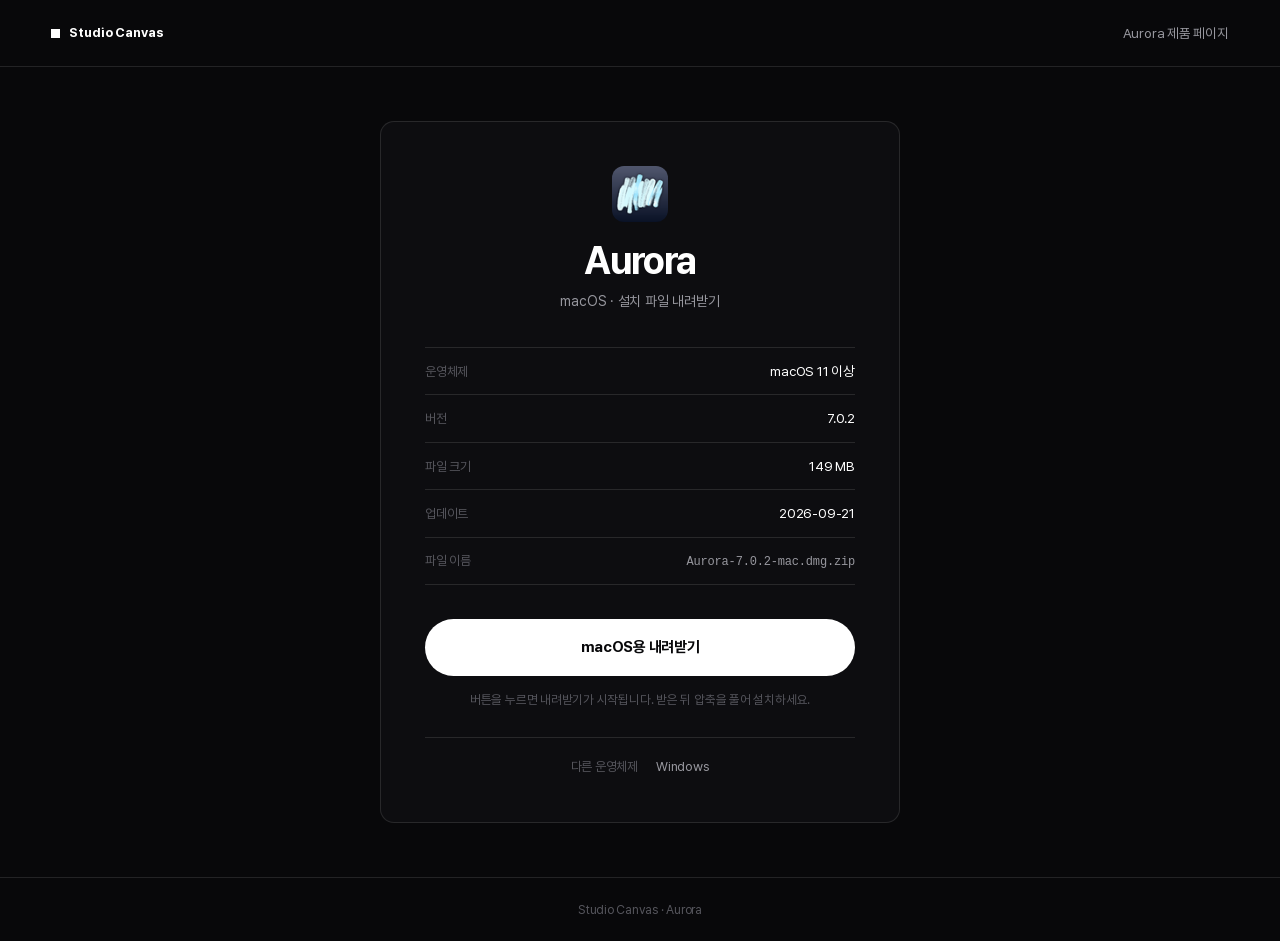
==== download/aurora/macos/index.html @ c6087274 "Studio Canvas 브랜드 사이트로 개편 + 다운로드 전용 페이지 + AdSense - index.html 을 Studio Canvas 홈으로 교체 (유체 글자 히어로, 제품" ====
<!doctype html>
<!--
  이 파일은 손으로 고치지 않는다.
  products.json 을 고친 뒤 'python tools/build-downloads.py' 를 다시 돌린다.
-->
<html lang="ko">
<head>
<meta charset="utf-8">
<meta name="viewport" content="width=device-width, initial-scale=1, viewport-fit=cover">
<title>Aurora macOS 다운로드 — Studio Canvas</title>
<meta name="description" content="Aurora macOS용 설치 파일을 내려받습니다. 버전 7.0.2 · 149 MB">
<meta property="og:title" content="Aurora macOS 다운로드 — Studio Canvas">
<meta property="og:description" content="Aurora macOS용 설치 파일을 내려받습니다. 버전 7.0.2 · 149 MB">
<meta property="og:type" content="website">
<meta property="og:image" content="/assets/og.png">
<meta name="twitter:card" content="summary_large_image">
<meta name="theme-color" content="#08080a">
<link rel="icon" href="/assets/favicon-32.png" sizes="32x32">
<link rel="canonical" href="/download/aurora/macos">

<!-- Google AdSense -->
<script async src="https://pagead2.googlesyndication.com/pagead/js/adsbygoogle.js?client=ca-pub-9340425102772278"
     crossorigin="anonymous"></script>

<link rel="stylesheet" href="/studio.css">
<link rel="stylesheet" href="/download.css">
</head>
<body class="dl-page">

<header class="dl-top">
  <div class="dl-top-in">
    <a class="dl-mark" href="/"><i aria-hidden="true"></i>Studio&nbsp;Canvas</a>
    <a class="dl-back-top" href="/aurora.html">Aurora 제품 페이지</a>
  </div>
</header>

<main class="dl-main">
  <div class="dl-card">
    <img class="dl-icon" src="/assets/icon-64.png" alt="" width="56" height="56">

    <h1 class="dl-name">Aurora</h1>
    <p class="dl-sub">macOS · 설치 파일 내려받기</p>

    <dl class="dl-spec">
          <div><dt>운영체제</dt><dd>macOS 11 이상</dd></div>
          <div><dt>버전</dt><dd>7.0.2</dd></div>
          <div><dt>파일 크기</dt><dd>149 MB</dd></div>
          <div><dt>업데이트</dt><dd>2026-09-21</dd></div>
          <div><dt>파일 이름</dt><dd class="mono">Aurora-7.0.2-mac.dmg.zip</dd></div>
    </dl>

    <a class="dl-go" href="https://github.com/SehunPyo/Aurora_web_download/releases/download/v7.0.2/Aurora-7.0.2-mac.dmg.zip" rel="noopener">macOS용 내려받기</a>
    <p class="dl-hint">버튼을 누르면 내려받기가 시작됩니다. 받은 뒤 압축을 풀어 설치하세요.</p>
      <p class="dl-other"><span>다른 운영체제</span><a href="/download/aurora/windows">Windows</a></p>
  </div>
</main>

<footer class="dl-foot">
  <a href="/">Studio Canvas</a> · <a href="/aurora.html">Aurora</a>
</footer>

</body>
</html>
---- studio.css ----
/* ══════════════════════════════════════════════════════════════════════
   Studio Canvas — 브랜드 사이트

   페이지 전체가 하나의 어두운 면이다. 첫 화면에서 흰 문서로 떨어지지 않는다.
   헤어라인·작은 라벨·번호 매기기를 쓰지 않는다 — 그게 문서처럼 보이게 만든다.
   화면을 채우는 것은 큰 글자와 제품 그림뿐이다.

   제품 설명은 이 페이지가 하지 않는다. Aurora 의 소개·기능·설치·FAQ 는
   전부 aurora.html 안에 있다. 여기는 입구다.
   ══════════════════════════════════════════════════════════════════════ */

@font-face {
  font-family: 'Pretendard';
  src: url('fonts/Pretendard-Regular.woff2') format('woff2');
  font-weight: 400;
  font-display: swap;
}
@font-face {
  font-family: 'Pretendard';
  src: url('fonts/Pretendard-Bold.woff2') format('woff2');
  font-weight: 700;
  font-display: swap;
}

:root {
  --bg:     #08080a;
  --bg-2:   #121215;
  --fg:     #ffffff;
  --fg-2:   #97979e;
  --fg-3:   #55555c;
  --dim:    #2e2e33;
  --line:   rgba(255, 255, 255, 0.11);

  --sans: 'Pretendard', -apple-system, BlinkMacSystemFont, 'Segoe UI',
          'Apple SD Gothic Neo', 'Malgun Gothic', system-ui, sans-serif;

  --gut: clamp(18px, 4vw, 60px);
  --ease: cubic-bezier(0.22, 0.72, 0.2, 1);
}

* { box-sizing: border-box; }

html { -webkit-text-size-adjust: 100%; background: var(--bg); }

body {
  margin: 0;
  background: var(--bg);
  color: var(--fg);
  font-family: var(--sans);
  font-size: 16px;
  line-height: 1.65;
  letter-spacing: -0.014em;
  -webkit-font-smoothing: antialiased;
  overflow-x: clip;
}

img { display: block; max-width: 100%; }
a { color: inherit; text-decoration: none; }
button { font: inherit; color: inherit; }

::selection { background: var(--fg); color: var(--bg); }
:focus-visible { outline: 2px solid currentColor; outline-offset: 4px; }

.wrap {
  width: 100%;
  max-width: 1720px;
  margin: 0 auto;
  padding-inline: var(--gut);
}

.sr-only {
  position: absolute; width: 1px; height: 1px; padding: 0; margin: -1px;
  overflow: hidden; clip: rect(0 0 0 0); white-space: nowrap; border: 0;
}
.skip-link {
  position: absolute; left: -9999px; top: 0; z-index: 300;
  background: var(--fg); color: var(--bg); padding: 12px 18px; font-size: 13px;
}
.skip-link:focus { left: 12px; top: 12px; }

/* ══ 헤더 ═══════════════════════════════════════════════════════ */

.head {
  position: fixed; inset: 0 0 auto 0; z-index: 200;
  transition: background 0.5s var(--ease);
}
.head.stuck { background: rgba(8, 8, 10, 0.92); }
.head-in {
  height: 66px; display: flex; align-items: center;
  justify-content: space-between; gap: 20px;
}
.head-mark {
  display: inline-flex; align-items: center; gap: 9px;
  font-weight: 700; font-size: 13px; letter-spacing: -0.01em;
  white-space: nowrap;
}
.head-mark i {
  width: 9px; height: 9px; background: currentColor;
  transition: transform 0.45s var(--ease);
}
.head-mark:hover i { transform: rotate(45deg); }

.nav { display: flex; align-items: center; gap: clamp(16px, 2vw, 32px); }
.nav a { font-size: 14px; color: var(--fg-2); transition: color 0.25s var(--ease); }
.nav a:hover { color: var(--fg); }
.nav .nav-cta {
  color: var(--bg); background: var(--fg);
  padding: 10px 20px; font-size: 13.5px; font-weight: 700;
  transition: opacity 0.25s var(--ease), transform 0.25s var(--ease);
}
.nav .nav-cta:hover { color: var(--bg); opacity: 0.86; transform: translateY(-1px); }
@media (max-width: 560px) { .nav a.opt { display: none; } }

.prog {
  position: fixed; top: 0; left: 0; height: 2px; z-index: 210;
  width: 100%; transform: scaleX(0); transform-origin: left;
  background: var(--fg); opacity: 0;
  transition: opacity 0.35s var(--ease);
}
.prog.on { opacity: 0.85; }

/* ══ 1. 첫 화면 — 글자 안에서 번지는 유체 ══════════════════════ */

.hero {
  position: relative;
  min-height: 100svh;
  display: flex; flex-direction: column;
  align-items: center; justify-content: center;
  padding: 100px var(--gut) 190px;
  text-align: center;
}
@supports not (min-height: 100svh) { .hero { min-height: 100vh; } }

.fluid {
  display: block;
  width: 100%;
  max-width: 1500px;
  height: clamp(230px, 50vh, 580px);
  touch-action: none;
  opacity: 0;
  transition: opacity 1.2s var(--ease) 0.15s;
}
body.ready .fluid { opacity: 1; }

/* WebGL 이 없으면 유체 대신 그냥 글자가 선다 */
.fluid-fallback {
  margin: 0;
  font-weight: 700;
  font-size: clamp(40px, 11.5vw, 200px);
  line-height: 0.94;
  letter-spacing: -0.035em;
  text-transform: uppercase;
}

.hero-tag {
  margin: clamp(8px, 1.6vh, 22px) auto 0;
  max-width: 40ch;
  font-size: clamp(14px, 1.15vw, 18px);
  color: rgba(255, 255, 255, 0.6);
  opacity: 0; transform: translateY(16px);
  transition: opacity 1s var(--ease) 0.6s, transform 1s var(--ease) 0.6s;
}
body.ready .hero-tag { opacity: 1; transform: none; }

/* 스크롤 표시 — 첫 화면과 선언 화면이 같은 부품을 쓴다 */
.cue {
  position: absolute; z-index: 3;
  left: 50%; bottom: clamp(26px, 5vh, 60px);
  transform: translateX(-50%);
  display: flex; flex-direction: column; align-items: center; gap: 13px;
  color: rgba(255, 255, 255, 0.72);
  transition: color 0.3s var(--ease);
}
.cue:hover { color: #fff; }

.hero-cue {
  opacity: 0;
  transition: opacity 1s var(--ease) 0.9s, color 0.3s var(--ease);
}
body.ready .hero-cue { opacity: 1; }

.cue-ring {
  width: clamp(58px, 5.6vw, 80px);
  height: clamp(58px, 5.6vw, 80px);
  border-radius: 50%;
  border: 1px solid rgba(255, 255, 255, 0.28);
  display: grid; place-items: center;
  transition: border-color 0.3s var(--ease), background 0.3s var(--ease),
              transform 0.4s var(--ease);
}
.cue:hover .cue-ring {
  border-color: #fff;
  background: rgba(255, 255, 255, 0.08);
  transform: translateY(3px);
}
.cue-ring svg {
  width: 40%; height: 40%;
  fill: none; stroke: currentColor; stroke-width: 1.5;
  stroke-linecap: round; stroke-linejoin: round;
  animation: nudge 2.4s var(--ease) infinite;
}
@keyframes nudge {
  0%, 100% { transform: translateY(-14%); opacity: 0.55; }
  50%      { transform: translateY(14%);  opacity: 1; }
}

.cue-label { font-size: 12.5px; letter-spacing: 0.16em; }
.hero-cue .cue-label { letter-spacing: 0.22em; text-transform: uppercase; }

/* ══ 2. 선언 — 스크롤에 맞춰 단어가 켜진다 ════════════════════ */

.say { position: relative; height: 190svh; }
@supports not (height: 100svh) { .say { height: 190vh; } }

.say-sticky {
  position: sticky; top: 0;
  height: 100svh; min-height: 520px;
  display: flex; align-items: center;
  padding-inline: var(--gut);
}
/* 이 화면에도 다음으로 갈 길이 보여야 한다 */
.say-cue { bottom: clamp(24px, 4.5vh, 54px); }
@media (max-height: 720px) { .say-cue .cue-label { display: none; } }
.say-in { width: 100%; max-width: 1720px; margin: 0 auto; }

/* 문장을 물감으로 칠할 때 쓰는 캔버스 */
.say-fluid {
  display: none;
  width: 100%;
  /* 글자 크기가 폭에 따라 정해지므로 높이도 폭을 따라간다 */
  height: clamp(100px, 16vw, 290px);
  touch-action: none;
}
.say.paint .say-fluid { display: block; }
.say.paint .say-text {
  position: absolute; width: 1px; height: 1px; padding: 0; margin: -1px;
  overflow: hidden; clip: rect(0 0 0 0); white-space: nowrap;
}

.say-text {
  margin: 0;
  font-weight: 700;
  /* 한 문장이 한 줄에 들어가는 크기 — 두 줄을 각각 통으로 읽히게 한다 */
  font-size: clamp(25px, 5.3vw, 92px);
  line-height: 1.12;
  letter-spacing: -0.045em;
  max-width: 22ch;
}
.say-text .line { display: block; }
.say-text .w { color: var(--dim); transition: color 0.4s linear; }
.say-text .w.lit { color: var(--fg); }

.say-note {
  margin: clamp(24px, 3.6vh, 46px) 0 0;
  max-width: 48ch;
  font-size: clamp(15px, 1.3vw, 21px);
  line-height: 1.62;
  letter-spacing: -0.02em;
  color: #a6a6ad;
  opacity: 0; transform: translateY(16px);
  transition: opacity 0.8s var(--ease), transform 0.8s var(--ease);
}
.say-note.lit { opacity: 1; transform: none; }

.vals {
  display: flex; flex-wrap: wrap;
  gap: clamp(20px, 4vw, 72px);
  margin: clamp(30px, 5vh, 62px) 0 0;
}
.vals div {
  opacity: 0; transform: translateY(16px);
  transition: opacity 0.8s var(--ease), transform 0.8s var(--ease);
  transition-delay: var(--d, 0ms);
}
.vals div.lit { opacity: 1; transform: none; }
.vals b {
  display: block;
  font-size: clamp(18px, 1.9vw, 30px);
  font-weight: 700; letter-spacing: -0.035em; line-height: 1.2;
}
.vals span {
  display: block; margin-top: 4px;
  font-size: 13px; color: var(--fg-3); letter-spacing: 0;
}

/* ══ 3. 흐르는 띠 ═════════════════════════════════════════════ */

.ticker {
  overflow: hidden;
  padding-block: clamp(26px, 4vh, 54px);
  user-select: none;
}
.ticker-in { display: flex; width: max-content; animation: slide 44s linear infinite; }
.ticker span {
  display: block;
  padding-right: clamp(28px, 4vw, 70px);
  font-weight: 700;
  font-size: clamp(30px, 5.4vw, 92px);
  line-height: 1;
  letter-spacing: -0.04em;
  color: var(--dim);
  white-space: nowrap;
}
.ticker span em { font-style: normal; color: var(--fg-3); }
@keyframes slide { to { transform: translateX(-50%); } }

/* ══ 4. 제품 그리드 ═══════════════════════════════════════════ */

.work { padding-bottom: 0; }

.work-bar {
  display: flex; flex-wrap: wrap; align-items: center;
  justify-content: space-between; gap: 14px 28px;
  padding-block: clamp(14px, 2vh, 24px);
  margin-bottom: clamp(18px, 2.6vh, 30px);
  position: sticky; top: 66px; z-index: 50;
  background: var(--bg);
}
.work-title {
  margin: 0; font-weight: 700;
  font-size: clamp(24px, 3vw, 46px);
  letter-spacing: -0.04em; line-height: 1;
}
.work-title em {
  font-style: normal; color: var(--fg-3);
  font-size: 0.42em; vertical-align: super; margin-left: 10px;
  letter-spacing: -0.02em;
}

.filters { display: flex; flex-wrap: wrap; gap: 6px; }
.filters button {
  border: 0;
  background: rgba(255, 255, 255, 0.07);
  color: var(--fg-2);
  padding: 9px 18px;
  border-radius: 999px;
  font-size: 13px; letter-spacing: -0.01em;
  cursor: pointer;
  transition: background 0.25s var(--ease), color 0.25s var(--ease);
}
.filters button:hover { background: rgba(255, 255, 255, 0.14); color: var(--fg); }
.filters button[aria-pressed="true"] { background: var(--fg); color: var(--bg); font-weight: 700; }

.grid {
  display: grid;
  grid-template-columns: repeat(4, minmax(0, 1fr));
  gap: clamp(20px, 2.2vw, 38px) clamp(16px, 1.5vw, 28px);
  align-items: start;
}
@media (max-width: 1180px) { .grid { grid-template-columns: repeat(3, minmax(0, 1fr)); } }
@media (max-width: 760px)  { .grid { grid-template-columns: repeat(2, minmax(0, 1fr)); } }

.card {
  display: block;
  opacity: 0; transform: translateY(30px);
  transition: opacity 0.75s var(--ease), transform 0.75s var(--ease);
  transition-delay: var(--d, 0ms);
}
.card.in { opacity: 1; transform: none; }
.card.hide { display: none; }

.card-vis {
  position: relative;
  aspect-ratio: 4 / 3;
  overflow: hidden;
  border-radius: 14px;
  background: var(--bg-2);
}
.card-vis img {
  width: 100%; height: 100%; object-fit: cover; object-position: top left;
  transition: transform 0.8s var(--ease);
}
.card:hover .card-vis img { transform: scale(1.05); }
.card-vis::after {
  content: '';
  position: absolute; inset: 0;
  border-radius: inherit;
  box-shadow: inset 0 0 0 1px rgba(255, 255, 255, 0.1);
  transition: box-shadow 0.4s var(--ease);
  pointer-events: none;
}
.card:hover .card-vis::after { box-shadow: inset 0 0 0 1px rgba(255, 255, 255, 0.5); }

/* 아직 안 나온 칸 — 흰 판에 검은 글씨, 그게 전부 */
.card-vis.coming {
  background: #ffffff;
  color: #0b0b0b;
  display: grid; place-items: center;
}
.card-vis.coming span {
  font-size: clamp(14px, 1.35vw, 21px);
  font-weight: 700;
  letter-spacing: -0.025em;
}
.card.soon .card-vis::after { box-shadow: none; }

.card-badge {
  position: absolute; right: 12px; top: 12px; z-index: 2;
  background: var(--bg); color: var(--fg);
  font-size: 11px; font-weight: 700; letter-spacing: -0.01em;
  padding: 6px 12px; line-height: 1.4;
  border-radius: 999px;
}

.card-foot { padding-top: 15px; }
.card-name {
  margin: 0;
  font-size: clamp(19px, 1.6vw, 25px);
  font-weight: 700;
  letter-spacing: -0.035em;
  line-height: 1.15;
}
.card-tags { display: flex; flex-wrap: wrap; gap: 5px; margin-top: 10px; }
.card-tags span {
  border-radius: 999px;
  background: rgba(255, 255, 255, 0.08);
  color: var(--fg-2);
  padding: 4px 11px;
  font-size: 11.5px;
  letter-spacing: -0.01em;
  transition: background 0.25s var(--ease), color 0.25s var(--ease);
}
.card:hover .card-tags span { background: rgba(255, 255, 255, 0.14); color: var(--fg); }
.card-meta {
  display: block; margin-top: 9px;
  font-size: 12.5px; color: var(--fg-3);
  transition: color 0.25s var(--ease);
}
.card:hover .card-meta { color: var(--fg-2); }

/* ══ 5. 닫는 말 ═══════════════════════════════════════════════ */

.end { padding-block: clamp(110px, 20vh, 260px) clamp(28px, 4vh, 44px); }
.end h2 {
  margin: 0 0 clamp(16px, 2.2vh, 26px);
  font-weight: 700;
  font-size: clamp(30px, 5.6vw, 96px);
  line-height: 1.05;
  letter-spacing: -0.045em;
  max-width: 13ch;
}
.end-sub {
  margin: 0 0 clamp(26px, 4vh, 48px);
  font-size: clamp(16px, 1.5vw, 24px);
  letter-spacing: -0.025em;
  color: var(--fg-2);
}

.end-link {
  display: inline-block;
  font-weight: 700;
  font-size: clamp(17px, 2.3vw, 36px);
  letter-spacing: -0.035em;
  color: var(--fg-2);
  background-image: linear-gradient(#fff, #fff);
  background-repeat: no-repeat;
  background-position: 0 100%;
  background-size: 0% 2px;
  transition: background-size 0.55s var(--ease), color 0.35s var(--ease);
  word-break: break-all;
}
.end-link:hover { background-size: 100% 2px; color: var(--fg); }

.foot {
  margin-top: clamp(60px, 9vh, 110px);
  padding-top: 24px;
  border-top: 1px solid var(--line);
  display: flex; flex-wrap: wrap; gap: 12px 36px;
  align-items: center; justify-content: space-between;
  font-size: 12.5px; color: var(--fg-3);
}
.foot-links { display: flex; flex-wrap: wrap; gap: 22px; }
.foot a { transition: color 0.25s var(--ease); }
.foot a:hover { color: var(--fg); }

/* ══ 모션을 끈 경우 ═══════════════════════════════════════════ */

@media (prefers-reduced-motion: reduce) {
  .fluid, .hero-tag, .hero-cue, .card, .say-note, .vals div {
    opacity: 1 !important; transform: none !important; transition: none !important;
  }
  .say-text .w { color: var(--fg); }
  .cue-ring svg { animation: none; }
  .ticker-in { animation: none; }
  .card-vis img { transition: none; }
}
---- download.css ----
/* ══════════════════════════════════════════════════════════════════════
   다운로드 전용 페이지 (/download/<slug>/<platform>)

   studio.css 의 색·폰트 토큰을 그대로 쓰고, 이 화면에 필요한 것만 더한다.
   메인/제품 페이지의 CSS 는 건드리지 않는다.

   이 경로에는 Google AdSense Offerwall(보상형 광고)을 AdSense 관리자에서
   적용한다. 광고 UI 는 여기서 만들지 않는다 — Google 이 직접 띄운다.
   ══════════════════════════════════════════════════════════════════════ */

.dl-page {
  min-height: 100svh;
  display: flex;
  flex-direction: column;
}
@supports not (min-height: 100svh) { .dl-page { min-height: 100vh; } }

/* ── 상단 ── */

.dl-top {
  border-bottom: 1px solid var(--line);
}
.dl-top-in {
  max-width: 1720px;
  margin: 0 auto;
  padding: 0 var(--gut);
  height: 66px;
  display: flex;
  align-items: center;
  justify-content: space-between;
  gap: 20px;
}
.dl-mark {
  display: inline-flex; align-items: center; gap: 9px;
  font-weight: 700; font-size: 13px; letter-spacing: -0.01em;
  white-space: nowrap;
}
.dl-mark i {
  width: 9px; height: 9px; background: currentColor;
  transition: transform 0.45s var(--ease);
}
.dl-mark:hover i { transform: rotate(45deg); }
.dl-top a.dl-back-top {
  font-size: 13.5px; color: var(--fg-2);
  transition: color 0.25s var(--ease);
}
.dl-top a.dl-back-top:hover { color: var(--fg); }

/* ── 본문 ── */

.dl-main {
  flex: 1;
  display: flex;
  align-items: center;
  justify-content: center;
  padding: clamp(28px, 6vh, 72px) var(--gut);
}
.dl-card {
  width: 100%;
  max-width: 520px;
  border: 1px solid var(--line);
  border-radius: 14px;
  background: #0d0d10;
  padding: clamp(26px, 4.5vw, 44px);
  text-align: center;
}

.dl-icon {
  width: 56px; height: 56px;
  margin: 0 auto 18px;
  border-radius: 12px;
}

.dl-name {
  margin: 0;
  font-size: clamp(26px, 3.4vw, 38px);
  font-weight: 700;
  letter-spacing: -0.04em;
  line-height: 1.1;
}
.dl-sub {
  margin: 8px 0 0;
  font-size: 14px;
  color: var(--fg-2);
  letter-spacing: -0.015em;
}

/* ── 정보 표 ── */

.dl-spec {
  margin: clamp(24px, 4vh, 34px) 0 0;
  border-top: 1px solid var(--line);
  text-align: left;
}
.dl-spec div {
  display: flex;
  align-items: baseline;
  justify-content: space-between;
  gap: 16px;
  padding-block: 12px;
  border-bottom: 1px solid var(--line);
}
.dl-spec dt {
  font-size: 13px;
  color: var(--fg-3);
  white-space: nowrap;
}
.dl-spec dd {
  margin: 0;
  font-size: 13.5px;
  text-align: right;
  letter-spacing: -0.015em;
  word-break: break-all;
}
.dl-spec dd.mono {
  font-family: ui-monospace, 'SF Mono', 'Cascadia Mono', Consolas, monospace;
  font-size: 12px;
  color: var(--fg-2);
}

/* ── 내려받기 ── */

.dl-go {
  display: block;
  margin-top: clamp(24px, 4vh, 34px);
  background: var(--fg);
  color: var(--bg);
  border-radius: 999px;
  padding: 16px 24px;
  font-size: 15px;
  font-weight: 700;
  letter-spacing: -0.02em;
  transition: opacity 0.25s var(--ease), transform 0.25s var(--ease);
}
.dl-go:hover { opacity: 0.88; transform: translateY(-1px); }
.dl-go:active { transform: none; }

.dl-hint {
  margin: 14px 0 0;
  font-size: 12.5px;
  line-height: 1.6;
  color: var(--fg-3);
}

.dl-other {
  margin: clamp(20px, 3vh, 28px) 0 0;
  padding-top: 18px;
  border-top: 1px solid var(--line);
  display: flex;
  flex-wrap: wrap;
  justify-content: center;
  gap: 8px 18px;
  font-size: 13px;
}
.dl-other span { color: var(--fg-3); }
.dl-other a { color: var(--fg-2); transition: color 0.25s var(--ease); }
.dl-other a:hover { color: var(--fg); }

/* ── 아래 ── */

.dl-foot {
  border-top: 1px solid var(--line);
  padding: 22px var(--gut);
  text-align: center;
  font-size: 12.5px;
  color: var(--fg-3);
}
.dl-foot a { transition: color 0.25s var(--ease); }
.dl-foot a:hover { color: var(--fg); }

@media (prefers-reduced-motion: reduce) {
  .dl-go, .dl-mark i { transition: none; }
  .dl-go:hover { transform: none; }
}
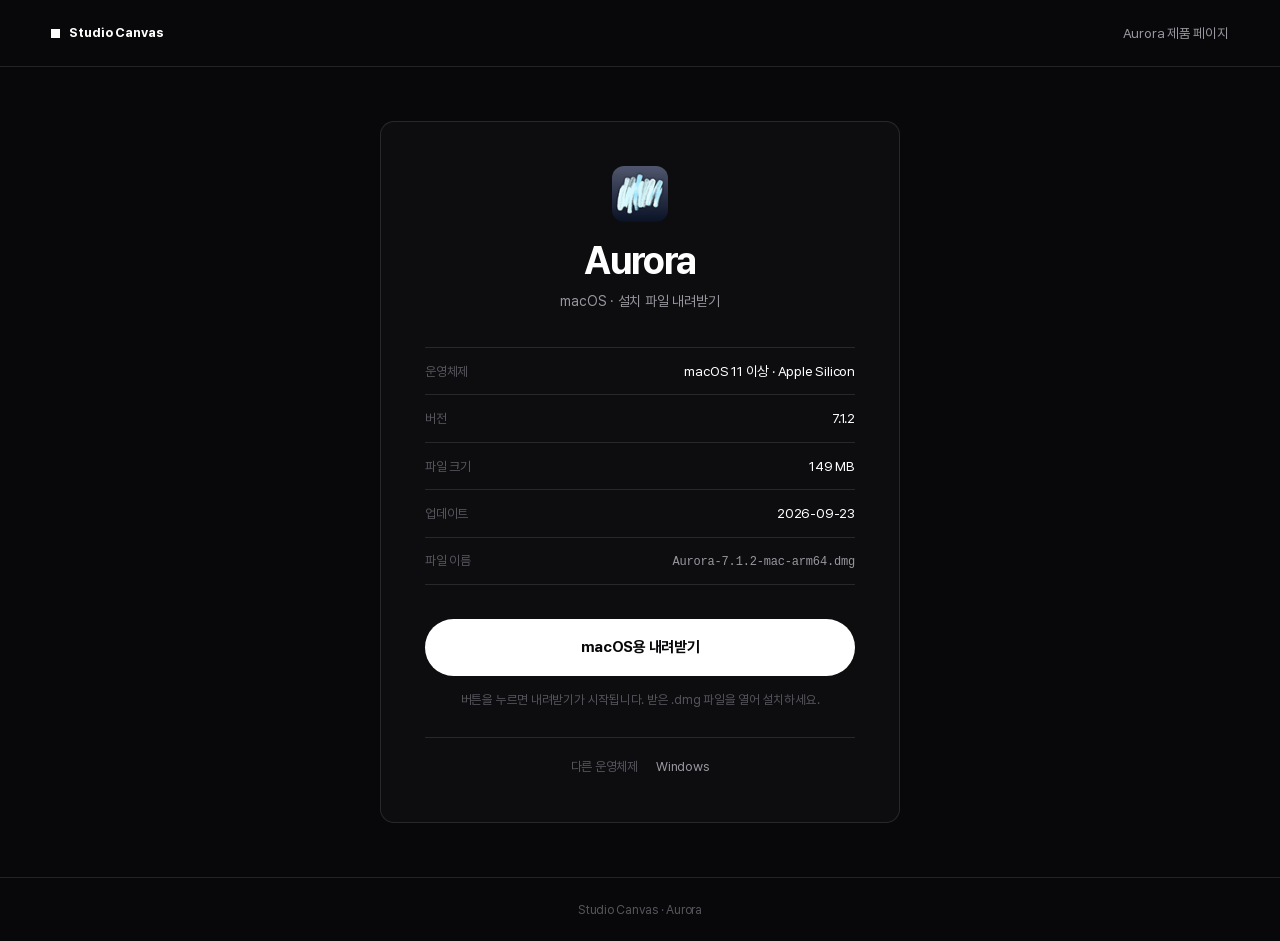
==== commit 14bfd7e8: "Aurora 7.1.2 다운로드로 갱신 - Windows: exe 직접 다운로드로 변경 (압축 해제 단계 제거) - macOS: Apple Silicon용 .dmg (Aurora-" ====
--- a/download/aurora/macos/index.html
+++ b/download/aurora/macos/index.html
@@ -8,9 +8,9 @@
 <meta charset="utf-8">
 <meta name="viewport" content="width=device-width, initial-scale=1, viewport-fit=cover">
 <title>Aurora macOS 다운로드 — Studio Canvas</title>
-<meta name="description" content="Aurora macOS용 설치 파일을 내려받습니다. 버전 7.0.2 · 149 MB">
+<meta name="description" content="Aurora macOS용 설치 파일을 내려받습니다. 버전 7.1.2 · 149 MB">
 <meta property="og:title" content="Aurora macOS 다운로드 — Studio Canvas">
-<meta property="og:description" content="Aurora macOS용 설치 파일을 내려받습니다. 버전 7.0.2 · 149 MB">
+<meta property="og:description" content="Aurora macOS용 설치 파일을 내려받습니다. 버전 7.1.2 · 149 MB">
 <meta property="og:type" content="website">
 <meta property="og:image" content="/assets/og.png">
 <meta name="twitter:card" content="summary_large_image">
@@ -42,15 +42,15 @@
     <p class="dl-sub">macOS · 설치 파일 내려받기</p>
 
     <dl class="dl-spec">
-          <div><dt>운영체제</dt><dd>macOS 11 이상</dd></div>
-          <div><dt>버전</dt><dd>7.0.2</dd></div>
+          <div><dt>운영체제</dt><dd>macOS 11 이상 · Apple Silicon</dd></div>
+          <div><dt>버전</dt><dd>7.1.2</dd></div>
           <div><dt>파일 크기</dt><dd>149 MB</dd></div>
-          <div><dt>업데이트</dt><dd>2026-09-21</dd></div>
-          <div><dt>파일 이름</dt><dd class="mono">Aurora-7.0.2-mac.dmg.zip</dd></div>
+          <div><dt>업데이트</dt><dd>2026-09-23</dd></div>
+          <div><dt>파일 이름</dt><dd class="mono">Aurora-7.1.2-mac-arm64.dmg</dd></div>
     </dl>
 
-    <a class="dl-go" href="https://github.com/SehunPyo/Aurora_web_download/releases/download/v7.0.2/Aurora-7.0.2-mac.dmg.zip" rel="noopener">macOS용 내려받기</a>
-    <p class="dl-hint">버튼을 누르면 내려받기가 시작됩니다. 받은 뒤 압축을 풀어 설치하세요.</p>
+    <a class="dl-go" href="https://github.com/SehunPyo/Aurora_web_download/releases/download/v7.1.2/Aurora-7.1.2-mac-arm64.dmg" rel="noopener">macOS용 내려받기</a>
+    <p class="dl-hint">버튼을 누르면 내려받기가 시작됩니다. 받은 .dmg 파일을 열어 설치하세요.</p>
       <p class="dl-other"><span>다른 운영체제</span><a href="/download/aurora/windows">Windows</a></p>
   </div>
 </main>
